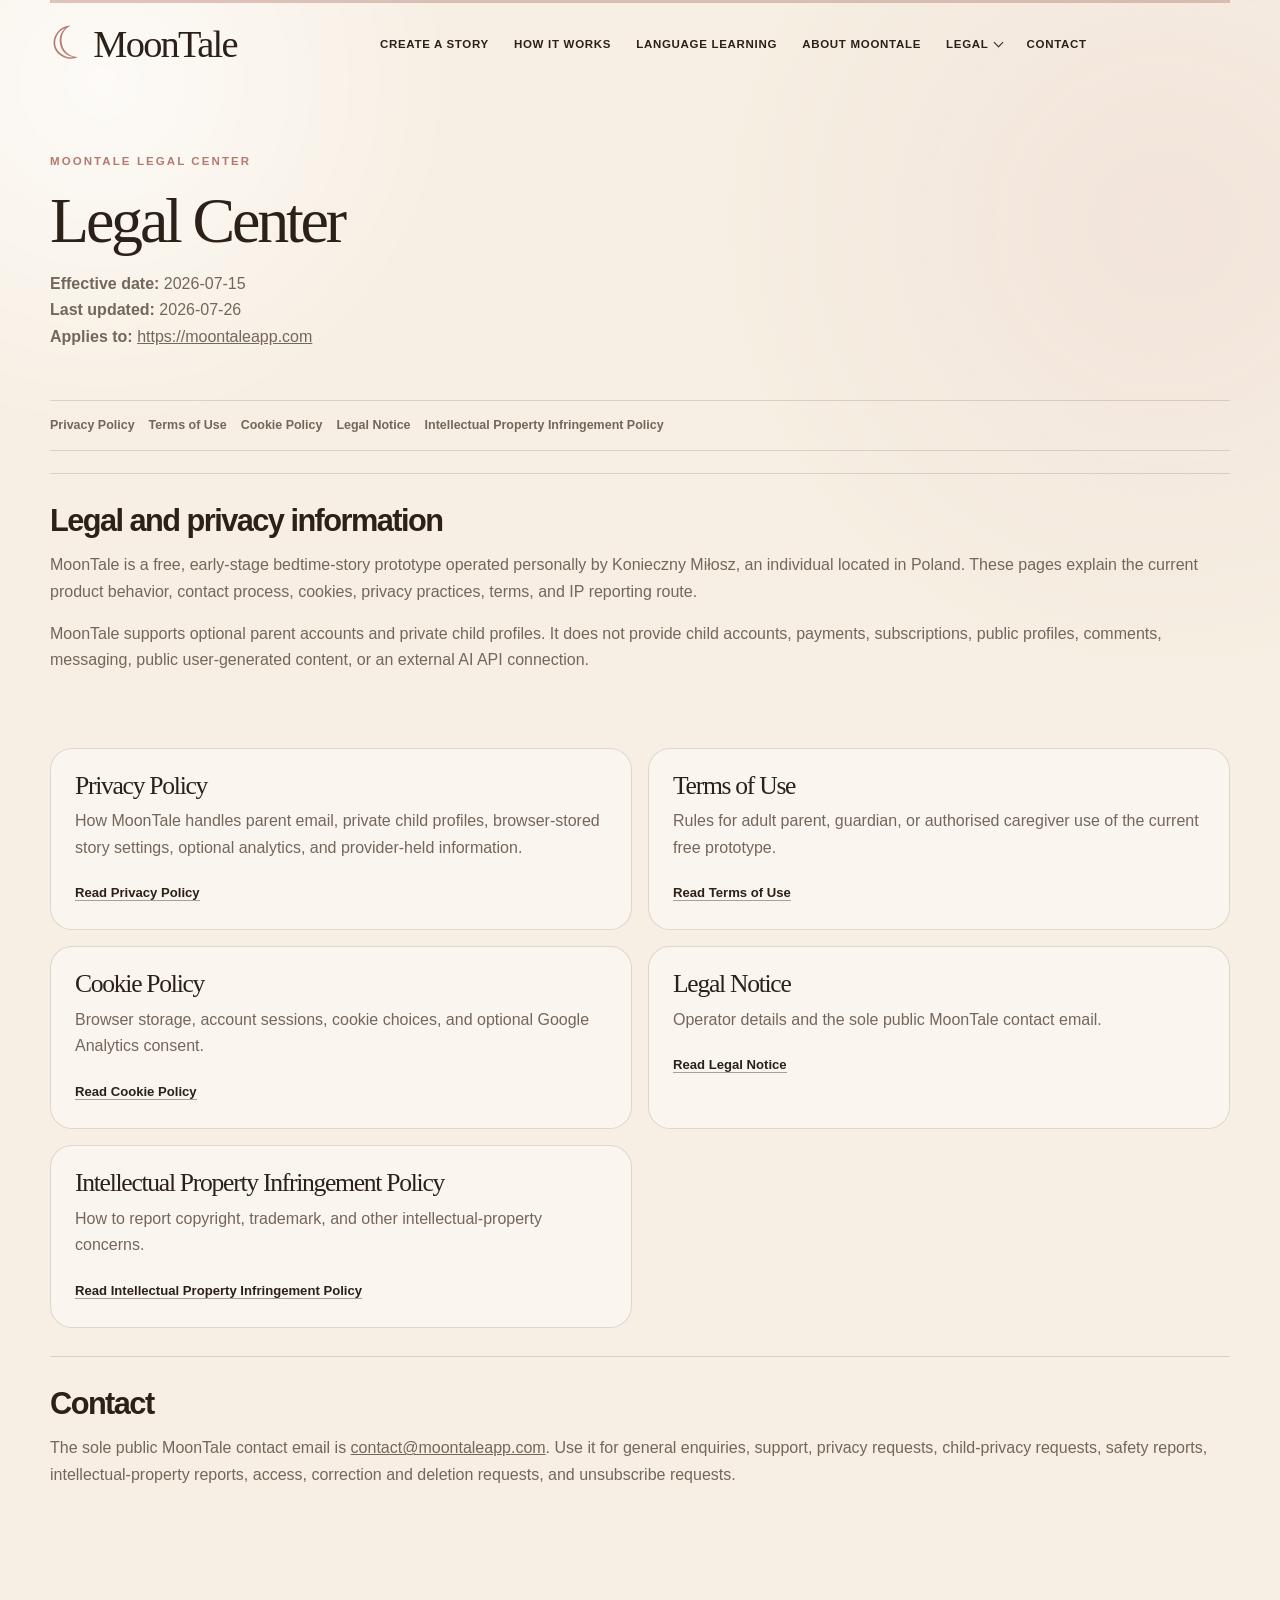
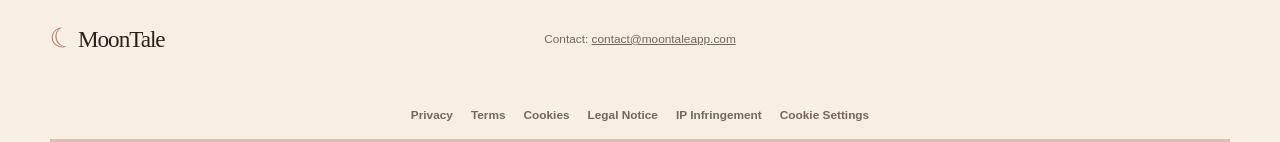
==== legal/index.html @ d6b9c9d4 "Add Supabase authentication and child profiles" ====
<!doctype html>
<html lang="en">
  <head>
    <meta charset="UTF-8" />
    <meta name="viewport" content="width=device-width, initial-scale=1.0" />
    <meta name="description" content="MoonTale legal center with privacy, terms, cookies, legal notice, and IP reporting information." />
    <title>Legal Center | MoonTale</title>
    <link rel="stylesheet" href="../styles.css?v=20260715-nav" />
  </head>
  <body class="legal-page" data-page="legal">
    <a class="skip-link" href="#main">Skip to content</a>
    <header class="site-header shell" aria-label="Main navigation" data-i18n-aria-label="common.mainNavigation" data-site-header>
      <a class="brand serif" href="../index.html#top" aria-label="MoonTale home" data-i18n-aria-label="common.homeLabel">
        <span class="brand-moon" aria-hidden="true">☾</span>
        <span>MoonTale</span>
      </a>

      <nav class="primary-nav" aria-label="Primary navigation" data-i18n-aria-label="nav.primaryLabel">
        <ul class="primary-nav-list">

          <li><a class="primary-nav-link" href="../story-builder.html" data-nav-link data-nav-page="builder" data-i18n="nav.createStory">Create a Story</a></li>
          <li><a class="primary-nav-link" href="../index.html#how-it-works" data-nav-link data-nav-section="how-it-works" data-i18n="nav.howItWorks">How It Works</a></li>
          <li><a class="primary-nav-link" href="../index.html#language-learning" data-nav-link data-nav-section="language-learning" data-i18n="nav.languageLearning">Language Learning</a></li>
          <li><a class="primary-nav-link" href="../index.html#about" data-nav-link data-nav-section="about" data-i18n="nav.about">About MoonTale</a></li>
          <li class="primary-nav-item nav-dropdown" data-nav-dropdown>
            <button
              class="primary-nav-button"
              type="button"
              aria-expanded="false"
              aria-controls="legal-menu"
              data-legal-menu-button
              data-nav-legal-trigger
            >
              <span data-i18n="nav.legal">Legal</span>
              <span class="dropdown-arrow" aria-hidden="true"></span>
            </button>
            <ul class="legal-dropdown" id="legal-menu" data-legal-menu>

              <li><a href="../legal/" data-nav-link data-i18n="nav.legalCenter">Legal Center</a></li>
              <li><a href="../legal/privacy/" data-nav-link data-i18n="nav.privacyPolicy">Privacy Policy</a></li>
              <li><a href="../legal/terms/" data-nav-link data-i18n="nav.termsOfUse">Terms of Use</a></li>
              <li><a href="../legal/cookies/" data-nav-link data-i18n="nav.cookiePolicy">Cookie Policy</a></li>
              <li><a href="../legal/ip-infringement/" data-nav-link data-i18n="nav.ipPolicy">Intellectual Property Policy</a></li>
              <li><a href="../legal/legal-notice/" data-nav-link data-i18n="nav.legalNotice">Legal Notice</a></li>
            </ul>
          </li>
          <li><a class="primary-nav-link" href="../index.html#contact" data-nav-link data-nav-section="contact" data-i18n="nav.contact">Contact</a></li>
        </ul>
      </nav>

      <div class="header-actions">
        <button
          class="mobile-nav-toggle"
          type="button"
          aria-label="Open navigation menu"
          aria-expanded="false"
          aria-controls="mobile-navigation"
          data-i18n-aria-label="nav.openMenu"
          data-mobile-menu-toggle
        >
          <span aria-hidden="true"></span>
        </button>
      </div>

      <div class="mobile-nav-overlay" data-mobile-menu-overlay hidden></div>
      <aside class="mobile-nav-drawer" id="mobile-navigation" aria-label="Mobile navigation" data-i18n-aria-label="nav.mobileLabel" data-mobile-menu hidden>
        <div class="mobile-nav-header">
          <p class="mobile-nav-title" data-i18n="nav.menu">Menu</p>
          <button class="mobile-nav-close" type="button" aria-label="Close navigation menu" data-i18n-aria-label="nav.closeMenu" data-mobile-menu-close>×</button>
        </div>
        <nav aria-label="Mobile navigation" data-i18n-aria-label="nav.mobileLabel">
          <ul class="mobile-nav-list">

          <li><a class="mobile-nav-link" href="../story-builder.html" data-nav-link data-nav-page="builder" data-i18n="nav.createStory">Create a Story</a></li>
          <li><a class="mobile-nav-link" href="../index.html#how-it-works" data-nav-link data-nav-section="how-it-works" data-i18n="nav.howItWorks">How It Works</a></li>
          <li><a class="mobile-nav-link" href="../index.html#language-learning" data-nav-link data-nav-section="language-learning" data-i18n="nav.languageLearning">Language Learning</a></li>
          <li><a class="mobile-nav-link" href="../index.html#about" data-nav-link data-nav-section="about" data-i18n="nav.about">About MoonTale</a></li>
            <li>
              <button
                class="mobile-legal-button"
                type="button"
                aria-expanded="false"
                aria-controls="mobile-legal-menu"
                data-mobile-legal-button
                data-nav-legal-trigger
              >
                <span data-i18n="nav.legal">Legal</span>
                <span class="dropdown-arrow" aria-hidden="true"></span>
              </button>
              <ul class="mobile-legal-list" id="mobile-legal-menu" data-mobile-legal-panel hidden>

              <li><a href="../legal/" data-nav-link data-i18n="nav.legalCenter">Legal Center</a></li>
              <li><a href="../legal/privacy/" data-nav-link data-i18n="nav.privacyPolicy">Privacy Policy</a></li>
              <li><a href="../legal/terms/" data-nav-link data-i18n="nav.termsOfUse">Terms of Use</a></li>
              <li><a href="../legal/cookies/" data-nav-link data-i18n="nav.cookiePolicy">Cookie Policy</a></li>
              <li><a href="../legal/ip-infringement/" data-nav-link data-i18n="nav.ipPolicy">Intellectual Property Policy</a></li>
              <li><a href="../legal/legal-notice/" data-nav-link data-i18n="nav.legalNotice">Legal Notice</a></li>
              </ul>
            </li>
            <li><a class="mobile-nav-link" href="../index.html#contact" data-nav-link data-nav-section="contact" data-i18n="nav.contact">Contact</a></li>
          </ul>
        </nav>
      </aside>
    </header>
    <main id="main" class="legal-main shell">
      <section class="legal-hero">
        <p class="eyebrow">MoonTale legal center</p>
        <h1 class="serif">Legal Center</h1>
        <p class="legal-meta"><strong>Effective date:</strong> 2026-07-15<br /><strong>Last updated:</strong> 2026-07-26<br /><strong>Applies to:</strong> <a href="https://moontaleapp.com">https://moontaleapp.com</a></p>
      </section>
      <nav class="legal-doc-nav" aria-label="Legal documents">
      <a href="../legal/privacy/">Privacy Policy</a>
      <a href="../legal/terms/">Terms of Use</a>
      <a href="../legal/cookies/">Cookie Policy</a>
      <a href="../legal/legal-notice/">Legal Notice</a>
      <a href="../legal/ip-infringement/">Intellectual Property Infringement Policy</a>
    </nav>
      <section class="legal-section"><h2>Legal and privacy information</h2><p>MoonTale is a free, early-stage bedtime-story prototype operated personally by Konieczny Miłosz, an individual located in Poland. These pages explain the current product behavior, contact process, cookies, privacy practices, terms, and IP reporting route.</p><p>MoonTale supports optional parent accounts and private child profiles. It does not provide child accounts, payments, subscriptions, public profiles, comments, messaging, public user-generated content, or an external AI API connection.</p></section><section class="legal-card-grid" aria-label="Legal documents"><article class="legal-card"><h2 class="serif">Privacy Policy</h2><p>How MoonTale handles parent email, private child profiles, browser-stored story settings, optional analytics, and provider-held information.</p><a class="text-link" href="../legal/privacy/">Read Privacy Policy</a></article><article class="legal-card"><h2 class="serif">Terms of Use</h2><p>Rules for adult parent, guardian, or authorised caregiver use of the current free prototype.</p><a class="text-link" href="../legal/terms/">Read Terms of Use</a></article><article class="legal-card"><h2 class="serif">Cookie Policy</h2><p>Browser storage, account sessions, cookie choices, and optional Google Analytics consent.</p><a class="text-link" href="../legal/cookies/">Read Cookie Policy</a></article><article class="legal-card"><h2 class="serif">Legal Notice</h2><p>Operator details and the sole public MoonTale contact email.</p><a class="text-link" href="../legal/legal-notice/">Read Legal Notice</a></article><article class="legal-card"><h2 class="serif">Intellectual Property Infringement Policy</h2><p>How to report copyright, trademark, and other intellectual-property concerns.</p><a class="text-link" href="../legal/ip-infringement/">Read Intellectual Property Infringement Policy</a></article></section><section class="legal-section"><h2>Contact</h2><p>The sole public MoonTale contact email is <a href="mailto:contact@moontaleapp.com">contact@moontaleapp.com</a>. Use it for general enquiries, support, privacy requests, child-privacy requests, safety reports, intellectual-property reports, access, correction and deletion requests, and unsubscribe requests.</p></section>
    </main>
    <footer class="site-footer shell legal-footer">
      <a class="brand serif" href="../index.html" aria-label="MoonTale home"><span class="brand-moon" aria-hidden="true">☾</span><span>MoonTale</span></a>
      <p>Contact: <a href="mailto:contact@moontaleapp.com">contact@moontaleapp.com</a></p>
      <nav class="legal-footer-links" aria-label="Legal links">
        <a href="../legal/privacy/">Privacy</a>
        <a href="../legal/terms/">Terms</a>
        <a href="../legal/cookies/">Cookies</a>
        <a href="../legal/legal-notice/">Legal Notice</a>
        <a href="../legal/ip-infringement/">IP Infringement</a>
        <button type="button" class="text-link cookie-settings-link" data-cookie-settings>Cookie Settings</button>
      </nav>
    </footer>
    <script type="module" src="../assets/scripts/pages/legal.js"></script>
  </body>
</html>
---- styles.css ----
:root {
  --cream: #f7efe3;
  --cream-light: #fcf8f1;
  --ink: #2b2118;
  --muted: #74665b;
  --rose: #b67970;
  --rose-soft: #ead4ce;
  --lavender: #c9bde2;
  --lavender-soft: #eee8f6;
  --gold: #d8ad65;
  --night: #302b3d;
  --night-soft: #454056;
  --line: rgba(43, 33, 24, 0.14);
  --serif: "Iowan Old Style", Baskerville, "Times New Roman", serif;
  --sans: "Avenir Next", Avenir, "Segoe UI", sans-serif;
  --shadow: 0 24px 70px rgba(68, 49, 35, 0.12);
}

* {
  box-sizing: border-box;
}

html {
  scroll-behavior: smooth;
}

body {
  margin: 0;
  overflow-x: hidden;
  background: var(--cream);
  color: var(--ink);
  font-family: var(--sans);
  font-size: 16px;
  line-height: 1.65;
}

body::before {
  content: "";
  position: fixed;
  inset: 0;
  z-index: -1;
  pointer-events: none;
  background:
    radial-gradient(circle at 8% 9%, rgba(255, 255, 255, 0.72), transparent 23rem),
    radial-gradient(circle at 91% 25%, rgba(234, 212, 206, 0.38), transparent 28rem);
}

img {
  display: block;
  height: auto;
  max-width: 100%;
}

a {
  color: inherit;
}

button,
a {
  -webkit-tap-highlight-color: transparent;
}

.serif {
  font-family: var(--serif);
  font-weight: 400;
}

.shell {
  width: min(1180px, calc(100% - 48px));
  margin-inline: auto;
}

.skip-link {
  position: fixed;
  top: 12px;
  left: 12px;
  z-index: 100;
  transform: translateY(-150%);
  border-radius: 999px;
  background: var(--ink);
  color: white;
  padding: 10px 16px;
}

.skip-link:focus {
  transform: translateY(0);
}

.site-header {
  min-height: 86px;
  display: flex;
  align-items: center;
  justify-content: space-between;
  gap: 22px;
  position: relative;
  z-index: 80;
  border-top: 3px solid rgba(182, 121, 112, 0.42);
}

.brand {
  display: inline-flex;
  align-items: center;
  gap: 5px;
  text-decoration: none;
  font-size: clamp(2.25rem, 3vw, 2.9rem);
  line-height: 1;
  letter-spacing: -0.045em;
}

.brand-moon {
  color: var(--rose);
  font-family: var(--serif);
  font-size: 1.18em;
  transform: rotate(-13deg);
}

.header-actions {
  display: flex;
  align-items: center;
  gap: 12px;
  flex: 0 0 auto;
  margin-left: auto;
}

.primary-nav {
  display: flex;
  justify-content: center;
  flex: 1 1 auto;
  min-width: 0;
}

.primary-nav-list,
.legal-dropdown,
.mobile-nav-list,
.mobile-legal-list {
  margin: 0;
  padding: 0;
  list-style: none;
}

.primary-nav-list {
  display: flex;
  align-items: center;
  justify-content: center;
  gap: 3px;
}

.primary-nav-item {
  position: relative;
}

.primary-nav-link,
.primary-nav-button {
  display: inline-flex;
  align-items: center;
  justify-content: center;
  gap: 6px;
  min-height: 40px;
  border: 0;
  border-radius: 999px;
  background: transparent;
  color: var(--ink);
  cursor: pointer;
  font: 800 0.72rem/1 var(--sans);
  letter-spacing: 0.06em;
  padding: 0 11px;
  text-decoration: none;
  text-transform: uppercase;
  white-space: nowrap;
  transition:
    background-color 180ms ease,
    color 180ms ease,
    transform 180ms ease;
}

.primary-nav-link:hover,
.primary-nav-button:hover,
.primary-nav-link:focus-visible,
.primary-nav-button:focus-visible,
.primary-nav-link.is-active,
.primary-nav-button.is-active {
  background: rgba(255, 255, 255, 0.64);
  color: var(--night);
}

.primary-nav-link:focus-visible,
.primary-nav-button:focus-visible,
.mobile-nav-toggle:focus-visible,
.mobile-nav-close:focus-visible,
.mobile-nav-link:focus-visible,
.mobile-legal-button:focus-visible,
.mobile-legal-list a:focus-visible {
  outline: 2px solid rgba(182, 121, 112, 0.68);
  outline-offset: 3px;
}

.primary-nav-link.is-active,
.primary-nav-button.is-active {
  box-shadow: inset 0 0 0 1px rgba(48, 43, 61, 0.14);
}

.dropdown-arrow {
  width: 7px;
  height: 7px;
  border-right: 1.7px solid currentColor;
  border-bottom: 1.7px solid currentColor;
  transform: translateY(-2px) rotate(45deg);
  transition: transform 180ms ease;
}

.nav-dropdown.is-open .dropdown-arrow,
.nav-dropdown:hover .dropdown-arrow,
.nav-dropdown:focus-within .dropdown-arrow {
  transform: translateY(1px) rotate(225deg);
}

.nav-dropdown::after {
  content: "";
  position: absolute;
  top: 100%;
  right: 0;
  left: 0;
  height: 12px;
}

.legal-dropdown {
  position: absolute;
  top: calc(100% + 8px);
  right: 0;
  display: grid;
  min-width: 270px;
  border: 1px solid rgba(43, 33, 24, 0.14);
  border-radius: 18px;
  background: rgba(252, 248, 241, 0.98);
  box-shadow: 0 24px 55px rgba(48, 43, 61, 0.14);
  opacity: 0;
  padding: 8px;
  pointer-events: none;
  transform: translateY(8px);
  transition:
    opacity 180ms ease,
    transform 180ms ease,
    visibility 180ms ease;
  visibility: hidden;
}

.legal-dropdown[hidden] {
  display: none;
}

.nav-dropdown.is-open .legal-dropdown,
.nav-dropdown:hover .legal-dropdown,
.nav-dropdown:focus-within .legal-dropdown {
  opacity: 1;
  pointer-events: auto;
  transform: translateY(0);
  visibility: visible;
}

.legal-dropdown a {
  border-radius: 12px;
  color: var(--ink);
  font-size: 0.86rem;
  font-weight: 750;
  line-height: 1.25;
  padding: 11px 12px;
  text-decoration: none;
}

.legal-dropdown a:hover,
.legal-dropdown a:focus-visible,
.legal-dropdown a.is-active {
  background: rgba(234, 212, 206, 0.46);
}

.mobile-nav-toggle {
  display: none;
  place-items: center;
  width: 44px;
  height: 44px;
  border: 1px solid var(--line);
  border-radius: 999px;
  background: rgba(255, 255, 255, 0.42);
  color: var(--ink);
  cursor: pointer;
}

.mobile-nav-toggle span,
.mobile-nav-toggle::before,
.mobile-nav-toggle::after {
  content: "";
  display: block;
  width: 18px;
  height: 2px;
  border-radius: 999px;
  background: currentColor;
}

.mobile-nav-toggle span {
  margin-block: 4px;
}

.mobile-nav-overlay {
  position: fixed;
  inset: 0;
  z-index: 130;
  background: rgba(43, 33, 24, 0.34);
  opacity: 0;
  transition: opacity 220ms ease;
}

.mobile-nav-drawer {
  position: fixed;
  top: 0;
  right: 0;
  z-index: 140;
  display: flex;
  flex-direction: column;
  width: min(390px, calc(100% - 28px));
  height: 100dvh;
  border-left: 1px solid rgba(43, 33, 24, 0.14);
  background:
    radial-gradient(circle at 18% 0%, rgba(234, 212, 206, 0.48), transparent 16rem),
    var(--cream-light);
  box-shadow: -24px 0 60px rgba(48, 43, 61, 0.16);
  overflow-y: auto;
  padding: 18px;
  transform: translateX(100%);
  transition: transform 240ms ease;
}

.mobile-nav-overlay[hidden],
.mobile-nav-drawer[hidden] {
  display: none;
}

body.is-mobile-nav-open {
  overflow: hidden;
}

body.is-mobile-nav-open .mobile-nav-overlay {
  opacity: 1;
}

body.is-mobile-nav-open .mobile-nav-drawer {
  transform: translateX(0);
}

.mobile-nav-header {
  display: flex;
  align-items: center;
  justify-content: space-between;
  gap: 16px;
  padding-bottom: 18px;
}

.mobile-nav-title {
  margin: 0;
  color: var(--muted);
  font-size: 0.76rem;
  font-weight: 850;
  letter-spacing: 0.14em;
  text-transform: uppercase;
}

.mobile-nav-close {
  display: grid;
  place-items: center;
  width: 42px;
  height: 42px;
  border: 1px solid var(--line);
  border-radius: 999px;
  background: rgba(255, 255, 255, 0.56);
  color: var(--ink);
  cursor: pointer;
  font-size: 1.3rem;
  line-height: 1;
}

.mobile-nav-list {
  display: grid;
  gap: 6px;
}

.mobile-nav-link,
.mobile-legal-button {
  display: flex;
  align-items: center;
  justify-content: space-between;
  width: 100%;
  min-height: 48px;
  border: 0;
  border-radius: 14px;
  background: transparent;
  color: var(--ink);
  cursor: pointer;
  font: 800 0.95rem/1.2 var(--sans);
  padding: 0 12px;
  text-align: left;
  text-decoration: none;
}

.mobile-nav-link:hover,
.mobile-legal-button:hover,
.mobile-nav-link.is-active,
.mobile-legal-button.is-active {
  background: rgba(234, 212, 206, 0.44);
}

.mobile-legal-button .dropdown-arrow {
  width: 8px;
  height: 8px;
}

.mobile-legal-button[aria-expanded="true"] .dropdown-arrow {
  transform: translateY(1px) rotate(225deg);
}

.mobile-legal-list {
  display: grid;
  gap: 4px;
  margin: 2px 0 8px;
  padding-left: 12px;
}

.mobile-legal-list[hidden] {
  display: none;
}

.mobile-legal-list a {
  display: block;
  border-left: 2px solid rgba(182, 121, 112, 0.3);
  color: var(--muted);
  font-size: 0.86rem;
  font-weight: 750;
  line-height: 1.3;
  padding: 9px 12px;
  text-decoration: none;
}

.mobile-legal-list a:hover,
.mobile-legal-list a:focus-visible,
.mobile-legal-list a.is-active {
  color: var(--ink);
  border-left-color: var(--rose);
}

.language-switch {
  display: flex;
  align-items: center;
  padding: 3px;
  border: 1px solid var(--line);
  border-radius: 999px;
  background: rgba(255, 255, 255, 0.38);
}

.language-select-label {
  display: flex;
}

.language-select {
  min-width: 118px;
  border: 0;
  border-radius: 999px;
  background: transparent;
  color: var(--ink);
  cursor: pointer;
  font: 700 0.74rem/1 var(--sans);
  letter-spacing: 0.02em;
  padding: 9px 12px;
}

.language-select:focus-visible {
  outline: 2px solid rgba(182, 121, 112, 0.62);
  outline-offset: 2px;
}

.language-button {
  border: 0;
  border-radius: 999px;
  background: transparent;
  color: var(--ink);
  cursor: pointer;
  font: 600 0.74rem/1 var(--sans);
  letter-spacing: 0.04em;
  padding: 9px 12px;
}

.language-button.is-active {
  background: var(--night);
  color: white;
}

.text-link {
  font-size: 0.82rem;
  font-weight: 700;
  text-decoration: none;
  border-bottom: 1px solid rgba(43, 33, 24, 0.4);
}

.header-account-link.is-active {
  border-color: var(--rose);
  color: #7d4f48;
}

.hero {
  min-height: min(720px, calc(100vh - 86px));
  display: grid;
  grid-template-columns: 1.05fr 0.95fr;
  align-items: start;
  gap: clamp(26px, 3.5vw, 48px);
  padding-block: 24px 64px;
}

.hero,
.section,
.join-section,
.legal-main,
.builder-main {
  scroll-margin-top: 28px;
}

.hero-copy {
  position: relative;
  z-index: 2;
  padding-top: 22px;
}

.eyebrow {
  margin: 0 0 18px;
  color: var(--rose);
  font-size: 0.72rem;
  font-weight: 800;
  letter-spacing: 0.18em;
  text-transform: uppercase;
}

h1,
h2,
h3,
p {
  margin-top: 0;
}

h1 {
  max-width: 680px;
  margin-bottom: 24px;
  font-size: clamp(3.15rem, 5vw, 4.65rem);
  line-height: 1;
  letter-spacing: -0.05em;
}

.hero-intro {
  max-width: 650px;
  margin-bottom: 20px;
  color: var(--muted);
  font-size: 1.08rem;
  line-height: 1.72;
}

.benefit-list {
  display: grid;
  grid-template-columns: repeat(2, minmax(0, 1fr));
  gap: 10px 20px;
  margin: 0 0 24px;
  padding: 0;
  list-style: none;
  font-size: 0.87rem;
  font-weight: 600;
}

.benefit-list li {
  display: flex;
  align-items: center;
  gap: 9px;
}

.benefit-list li::before {
  content: "✓";
  display: grid;
  width: 21px;
  height: 21px;
  flex: 0 0 auto;
  place-items: center;
  border-radius: 50%;
  background: var(--rose-soft);
  color: #84564f;
  font-size: 0.65rem;
}

.hero-actions {
  display: flex;
  flex-wrap: wrap;
  gap: 12px;
}

.button {
  display: inline-flex;
  min-height: 50px;
  align-items: center;
  justify-content: center;
  border: 1px solid var(--ink);
  border-radius: 999px;
  padding: 12px 22px;
  font-size: 0.8rem;
  font-weight: 800;
  letter-spacing: 0.025em;
  text-decoration: none;
  transition:
    transform 180ms ease,
    box-shadow 180ms ease,
    background 180ms ease;
}

.button:hover {
  transform: translateY(-2px);
}

.button-primary {
  background: var(--night);
  color: white;
  box-shadow: 0 10px 24px rgba(48, 43, 61, 0.2);
}

.button-primary:hover {
  box-shadow: 0 14px 30px rgba(48, 43, 61, 0.28);
}

.button-waitlist {
  min-height: 58px;
  border-color: var(--night);
  background: linear-gradient(135deg, var(--night), var(--night-soft));
  box-shadow:
    0 12px 28px rgba(48, 43, 61, 0.25),
    inset 0 1px rgba(255, 255, 255, 0.12);
  padding-inline: 34px;
  font-size: 0.9rem;
}

.button-secondary {
  background: rgba(255, 255, 255, 0.38);
}

.button-danger {
  border-color: #8d4c45;
  background: #8d4c45;
  color: white;
}

.button-danger:hover {
  box-shadow: 0 12px 26px rgba(141, 76, 69, 0.22);
}

.microcopy {
  margin: 13px 0 0;
  color: var(--muted);
  font-size: 0.75rem;
}

.hero-art {
  position: relative;
  overflow: hidden;
  min-height: 540px;
  isolation: isolate;
  border-radius: 34px;
}

.hero-art::before {
  content: "";
  position: absolute;
  inset: 4% 2% 7% 6%;
  z-index: -2;
  border-radius: 50%;
  background: rgba(255, 252, 246, 0.82);
  box-shadow: var(--shadow);
}

.milo-frame {
  position: absolute;
  top: 28px;
  right: 2%;
  z-index: 3;
  width: min(74%, 405px);
  height: 430px;
  overflow: hidden;
  border-radius: 45% 45% 22% 22%;
}

.milo {
  position: absolute;
  top: -125px;
  left: -25%;
  width: 160%;
  max-width: none;
  filter: drop-shadow(0 24px 23px rgba(60, 45, 40, 0.13));
  animation: float 5.5s ease-in-out infinite;
  transition: transform 250ms ease;
}

.milo:hover {
  transform: rotate(1.2deg) scale(1.015);
}

.moon-scene {
  position: absolute;
  top: 2%;
  right: 0;
  z-index: 1;
  width: 68%;
  aspect-ratio: 1;
}

.moon {
  position: absolute;
  top: 3%;
  right: 7%;
  width: 56%;
  aspect-ratio: 1;
  border-radius: 50%;
  background: linear-gradient(135deg, #fbf5df, #f0dcae);
  box-shadow:
    0 0 0 22px rgba(238, 232, 246, 0.75),
    0 0 70px rgba(216, 173, 101, 0.3);
}

.moon::after {
  content: "";
  position: absolute;
  top: -6%;
  right: -8%;
  width: 94%;
  height: 94%;
  border-radius: 50%;
  background: var(--cream-light);
}

.storybook {
  position: absolute;
  right: 3%;
  bottom: 8%;
  z-index: 4;
  width: 45%;
  height: 15%;
  filter: drop-shadow(0 18px 12px rgba(72, 52, 39, 0.14));
}

.book-page {
  position: absolute;
  bottom: 0;
  width: 52%;
  height: 90%;
  border: 2px solid rgba(182, 121, 112, 0.35);
  background: #fffaf0;
}

.book-page-left {
  left: 0;
  border-radius: 80% 8% 10% 18%;
  transform: rotate(8deg);
}

.book-page-right {
  right: 0;
  border-radius: 8% 80% 18% 10%;
  transform: rotate(-8deg);
}

.book-glow {
  position: absolute;
  left: 28%;
  bottom: 48%;
  width: 44%;
  height: 68%;
  border-radius: 50%;
  background: rgba(255, 225, 156, 0.45);
  filter: blur(18px);
}

.orbit {
  position: absolute;
  z-index: -1;
  border: 1px solid rgba(182, 121, 112, 0.2);
  border-radius: 50%;
  transform: rotate(-22deg);
}

.orbit-one {
  inset: 15% -6% 18% 7%;
}

.orbit-two {
  inset: 24% -13% 27% 16%;
}

.spark {
  position: absolute;
  color: var(--lavender);
}

.spark-one {
  top: 11%;
  left: 17%;
  font-size: 2rem;
}

.spark-two {
  top: 31%;
  right: -1%;
  font-size: 1.6rem;
}

.spark-three {
  left: 4%;
  bottom: 23%;
  color: var(--gold);
  font-size: 2.4rem;
}

.milo-bubble {
  position: absolute;
  left: 1%;
  bottom: 18px;
  top: auto;
  z-index: 4;
  width: min(250px, 47%);
  margin: 0;
  border: 1px solid rgba(43, 33, 24, 0.11);
  border-radius: 22px 22px 6px 22px;
  background: rgba(255, 252, 246, 0.94);
  box-shadow: 0 15px 45px rgba(66, 46, 37, 0.12);
  color: var(--muted);
  font-size: 0.76rem;
  line-height: 1.55;
  padding: 17px 18px;
}

.milo-bubble span {
  display: block;
  margin-bottom: 3px;
  color: var(--ink);
  font-weight: 800;
}

.section {
  padding-block: clamp(88px, 10vw, 144px);
}

.section-heading-wrap {
  max-width: 820px;
  margin-bottom: 52px;
}

h2 {
  margin-bottom: 20px;
  font-size: clamp(3rem, 6vw, 5.1rem);
  line-height: 1;
  letter-spacing: -0.05em;
}

.section-lead {
  max-width: 700px;
  color: var(--muted);
  font-size: 1.08rem;
}

.problem-grid {
  display: grid;
  grid-template-columns: repeat(2, minmax(0, 1fr));
  gap: 22px;
}

.soft-card {
  min-height: 390px;
  border: 1px solid var(--line);
  border-radius: 30px;
  background: rgba(255, 255, 255, 0.36);
  padding: clamp(28px, 4vw, 48px);
}

.soft-card:nth-child(2) {
  background: var(--night);
  color: white;
}

.card-kicker,
.comparison-label {
  margin-bottom: 26px;
  color: var(--rose);
  font-size: 0.72rem;
  font-weight: 800;
  letter-spacing: 0.14em;
  text-transform: uppercase;
}

.soft-card:nth-child(2) .card-kicker {
  color: #e9c5bd;
}

.check-list,
.dash-list,
.comparison ul {
  display: grid;
  gap: 14px;
  margin: 0;
  padding: 0;
  list-style: none;
}

.check-list li,
.dash-list li {
  position: relative;
  padding-left: 28px;
}

.check-list li::before {
  content: "✓";
  position: absolute;
  left: 0;
  color: var(--rose);
  font-weight: 800;
}

.dash-list li::before {
  content: "—";
  position: absolute;
  left: 0;
  color: #d9b6af;
}

.card-conclusion {
  margin: 28px 0 0;
  border-top: 1px solid rgba(255, 255, 255, 0.16);
  color: #f0ded8;
  padding-top: 24px;
}

.section-tinted {
  border-block: 1px solid rgba(182, 121, 112, 0.18);
  background: rgba(234, 212, 206, 0.23);
}

.comparison {
  display: grid;
  grid-template-columns: 1fr auto 1fr;
  align-items: stretch;
  gap: 20px;
}

.comparison-side {
  border-radius: 30px;
  padding: clamp(28px, 4vw, 46px);
}

.comparison-side.before {
  border: 1px solid var(--line);
  background: rgba(255, 255, 255, 0.34);
}

.comparison-side.after {
  background: var(--cream-light);
  box-shadow: var(--shadow);
}

.comparison-side.after .comparison-label {
  color: #6f5f9a;
}

.comparison li {
  position: relative;
  border-bottom: 1px solid var(--line);
  padding: 0 0 13px 27px;
}

.comparison li::before {
  position: absolute;
  left: 0;
}

.before li::before {
  content: "×";
  color: var(--rose);
}

.after li::before {
  content: "✓";
  color: #75659d;
  font-weight: 800;
}

.comparison-arrow {
  align-self: center;
  color: var(--rose);
  font-family: var(--serif);
  font-size: 2.4rem;
}

.steps {
  display: grid;
  grid-template-columns: repeat(4, minmax(0, 1fr));
  border-block: 1px solid var(--line);
}

.step {
  min-height: 280px;
  border-right: 1px solid var(--line);
  padding: 34px 26px 30px 0;
}

.step + .step {
  padding-left: 26px;
}

.step:last-child {
  border-right: 0;
}

.step-number {
  display: block;
  margin-bottom: 54px;
  color: var(--rose);
  font-size: 0.7rem;
  font-weight: 800;
  letter-spacing: 0.12em;
}

.step h3 {
  margin-bottom: 10px;
  font-size: 1.75rem;
  line-height: 1.1;
}

.step p {
  margin: 0;
  color: var(--muted);
  font-size: 0.88rem;
}

.photo-story {
  display: grid;
  grid-template-columns: 0.9fr 1.1fr;
  align-items: center;
  gap: clamp(45px, 8vw, 110px);
}

.memory-card {
  position: relative;
  min-height: 540px;
  overflow: hidden;
  display: flex;
  flex-direction: column;
  align-items: center;
  justify-content: flex-end;
  border-radius: 34px;
  background:
    linear-gradient(180deg, rgba(49, 44, 62, 0.05), rgba(49, 44, 62, 0.68)),
    radial-gradient(circle at 50% 33%, #e9dba9 0 8%, transparent 8.5%),
    radial-gradient(circle at 50% 36%, #766b8f 0 28%, #4d475f 29% 58%, #393446 59%);
  box-shadow: var(--shadow);
  color: white;
  padding: 50px;
  text-align: center;
}

.memory-card::before,
.memory-card::after {
  content: "";
  position: absolute;
  bottom: 22%;
  width: 60%;
  height: 35%;
  background: #292537;
  clip-path: polygon(0 100%, 20% 54%, 37% 73%, 60% 20%, 100% 100%);
}

.memory-card::before {
  left: -4%;
}

.memory-card::after {
  right: -12%;
  opacity: 0.78;
}

.memory-card p,
.memory-card strong {
  position: relative;
  z-index: 2;
}

.memory-card p {
  margin-bottom: 3px;
  color: #e7d9d5;
  font-size: 0.78rem;
  text-transform: uppercase;
  letter-spacing: 0.12em;
}

.memory-card strong {
  font-size: 2.25rem;
  line-height: 1.05;
}

.memory-moon {
  position: absolute;
  top: 10%;
  right: 13%;
  color: #f2e1b9;
  font-size: 4rem;
}

.memory-star {
  position: absolute;
  color: #d8cbe8;
}

.star-a {
  top: 19%;
  left: 17%;
}

.star-b {
  top: 38%;
  right: 24%;
}

.photo-copy p:last-child,
.why-copy p:last-child {
  color: var(--muted);
  font-size: 1.04rem;
}

.section-night {
  background:
    radial-gradient(circle at 75% 25%, rgba(201, 189, 226, 0.14), transparent 24rem),
    var(--night);
  color: white;
}

.section-night .eyebrow {
  color: #d9b6af;
}

.story-preview {
  display: grid;
  grid-template-columns: 1.15fr 0.85fr;
  align-items: center;
  gap: clamp(40px, 8vw, 100px);
}

.story-copy p:last-child {
  max-width: 660px;
  color: #d8d3df;
  font-size: 1.06rem;
}

.word-cards {
  display: grid;
  gap: 12px;
}

.word-cards div {
  display: flex;
  align-items: baseline;
  justify-content: space-between;
  border: 1px solid rgba(255, 255, 255, 0.14);
  border-radius: 18px;
  background: rgba(255, 255, 255, 0.06);
  padding: 20px 24px;
}

.word-cards strong {
  font-size: 1.8rem;
}

.word-cards span {
  color: #bfb8cb;
  font-size: 0.78rem;
  letter-spacing: 0.08em;
  text-transform: uppercase;
}

.research-grid {
  display: grid;
  grid-template-columns: repeat(2, minmax(0, 1fr));
  gap: 18px;
}

.research-card {
  min-height: 245px;
  display: flex;
  flex-direction: column;
  border: 1px solid var(--line);
  border-radius: 25px;
  background: rgba(255, 255, 255, 0.34);
  padding: 30px;
  text-decoration: none;
  transition:
    transform 180ms ease,
    background 180ms ease;
}

.research-card:hover {
  transform: translateY(-4px);
  background: rgba(255, 255, 255, 0.65);
}

.source-name {
  color: var(--rose);
  font-size: 0.73rem;
  font-weight: 800;
  letter-spacing: 0.07em;
  text-transform: uppercase;
}

.research-card p {
  margin: 25px 0;
  font-family: var(--serif);
  font-size: 1.55rem;
  line-height: 1.2;
}

.source-link {
  margin-top: auto;
  font-size: 0.72rem;
  font-weight: 800;
}

.research-note {
  max-width: 800px;
  margin: 24px 0 0;
  color: var(--muted);
  font-size: 0.76rem;
}

.why-grid {
  display: grid;
  grid-template-columns: 0.85fr 1.15fr;
  align-items: center;
  gap: clamp(48px, 9vw, 120px);
}

.feature-grid {
  display: grid;
  grid-template-columns: repeat(2, minmax(0, 1fr));
  gap: 12px;
}

.feature-grid span {
  min-height: 95px;
  display: flex;
  align-items: flex-end;
  border: 1px solid var(--line);
  border-radius: 20px;
  background: rgba(255, 255, 255, 0.52);
  font-family: var(--serif);
  font-size: 1.17rem;
  line-height: 1.15;
  padding: 18px;
}

.feature-grid span::before {
  content: "✦";
  align-self: flex-start;
  margin-right: auto;
  color: var(--rose);
  font-size: 0.72rem;
}

.platform-card {
  display: grid;
  grid-template-columns: 1.15fr 0.85fr;
  align-items: end;
  gap: 60px;
  overflow: hidden;
  border-radius: 32px;
  background: var(--night);
  color: white;
  padding: clamp(38px, 6vw, 72px);
}

.platform-card h2 {
  margin: 0;
  font-size: clamp(2.8rem, 5vw, 4.6rem);
}

.platform-card > p {
  margin: 0;
  color: #d6d0dd;
}

.founder {
  position: relative;
  display: block;
}

.founder::before {
  content: "☾";
  position: absolute;
  top: clamp(78px, 9vw, 122px);
  right: 3%;
  color: var(--rose-soft);
  font: 400 clamp(6rem, 14vw, 11rem)/1 var(--serif);
  transform: rotate(-12deg);
}

.founder-copy {
  position: relative;
  z-index: 1;
  max-width: 900px;
}

blockquote {
  margin: 0;
  color: var(--muted);
  font-family: var(--serif);
  font-size: clamp(1.35rem, 2.4vw, 2rem);
  line-height: 1.42;
}

.join-section {
  overflow: hidden;
  border-top: 1px solid rgba(182, 121, 112, 0.2);
  background: var(--cream-light);
}

.join-inner {
  display: grid;
  grid-template-columns: 0.72fr 1.28fr;
  align-items: center;
  gap: clamp(30px, 7vw, 90px);
}

.join-inner > div {
  max-width: 690px;
}

.join-inner > div > p:not(.eyebrow, .microcopy) {
  color: var(--muted);
  font-size: 1.05rem;
}

.join-milo {
  width: min(100%, 430px);
  justify-self: center;
  filter: drop-shadow(0 20px 24px rgba(52, 40, 34, 0.11));
}

.homepage-waitlist-form {
  display: grid;
  grid-template-columns: minmax(0, 1fr) max-content;
  align-items: end;
  gap: 12px 14px;
  max-width: 620px;
  margin-top: 25px;
}

.homepage-waitlist-form .field {
  min-width: 0;
}

.homepage-waitlist-form .field input {
  min-width: 0;
}

.homepage-waitlist-form .button {
  width: auto;
  min-width: 180px;
  min-height: 56px;
  justify-self: start;
  white-space: nowrap;
}

.homepage-waitlist-form .form-helper,
.homepage-waitlist-form .compact-consent,
.homepage-waitlist-form .waitlist-status,
.homepage-waitlist-form .microcopy {
  grid-column: 1 / -1;
  margin: 0;
  text-align: left;
}

.form-helper {
  grid-column: 1 / -1;
  margin: 0;
  color: var(--muted);
  font-size: 0.78rem;
  line-height: 1.55;
}

.site-footer {
  min-height: 130px;
  display: grid;
  grid-template-columns: 1fr auto 1fr;
  align-items: center;
  gap: 25px;
  border-bottom: 3px solid rgba(182, 121, 112, 0.42);
}

.site-footer .brand {
  font-size: 1.45rem;
}

.site-footer p {
  margin: 0;
  color: var(--muted);
  font-size: 0.74rem;
}

.site-footer .text-link {
  justify-self: end;
}

.legal-footer-links {
  grid-column: 1 / -1;
  display: flex;
  flex-wrap: wrap;
  justify-content: center;
  gap: 10px 18px;
  color: var(--muted);
  font-size: 0.74rem;
}

.legal-footer-links a,
.legal-footer-links button {
  color: inherit;
  font: inherit;
  font-weight: 700;
  text-decoration: none;
}

.legal-footer-links button {
  border: 0;
  background: transparent;
  cursor: pointer;
  padding: 0;
}

.reveal {
  opacity: 1;
  transform: translateY(0);
  transition:
    opacity 700ms ease,
    transform 700ms ease;
}

.reveal.reveal-pending {
  opacity: 0;
  transform: translateY(18px);
}

.reveal.is-visible {
  opacity: 1;
  transform: translateY(0);
}

@keyframes float {
  0%,
  100% {
    translate: 0 0;
  }
  50% {
    translate: 0 -10px;
  }
}

@media (prefers-reduced-motion: reduce) {
  html {
    scroll-behavior: auto;
  }

  .milo {
    animation: none;
  }

  .reveal {
    opacity: 1;
    transform: none;
    transition: none;
  }

  .primary-nav-link,
  .primary-nav-button,
  .legal-dropdown,
  .dropdown-arrow,
  .mobile-nav-overlay,
  .mobile-nav-drawer {
    transition: none;
  }
}

@media (max-width: 1120px) {
  .primary-nav {
    display: none;
  }

  .mobile-nav-toggle {
    display: grid;
  }
}

@media (max-width: 980px) {
  .hero {
    min-height: auto;
    grid-template-columns: 1fr;
    gap: 8px;
    padding-top: 26px;
  }

  .hero-copy {
    max-width: 780px;
    padding-top: 0;
  }

  .hero-art {
    width: min(700px, 100%);
    min-height: 500px;
    margin: 0 auto;
  }

  .milo-frame {
    top: 14px;
    right: 5%;
    width: min(65%, 410px);
    height: 400px;
  }

  .milo-bubble {
    left: 2%;
    bottom: 18px;
  }

  .steps {
    grid-template-columns: repeat(2, 1fr);
  }

  .step:nth-child(2) {
    border-right: 0;
  }

  .step:nth-child(-n + 2) {
    border-bottom: 1px solid var(--line);
  }

  .photo-story,
  .story-preview,
  .why-grid,
  .platform-card,
  .founder {
    grid-template-columns: 1fr;
  }

  .memory-card {
    min-height: 480px;
  }

  .platform-card {
    gap: 28px;
  }
}

@media (max-width: 700px) {
  .shell {
    width: min(100% - 30px, 1180px);
  }

  .site-header {
    min-height: 74px;
    gap: 12px;
  }

  .brand {
    gap: 4px;
    font-size: 2.12rem;
  }

  .header-actions {
    gap: 8px;
  }

  .site-header .text-link {
    display: none;
  }

  .language-button {
    padding: 8px 9px;
    font-size: 0.66rem;
  }

  .language-select {
    min-width: 104px;
    padding: 8px 9px;
    font-size: 0.66rem;
  }

  .mobile-nav-drawer {
    width: min(370px, calc(100% - 20px));
  }

  .hero {
    gap: 4px;
    padding-block: 20px 56px;
  }

  h1 {
    max-width: 560px;
    font-size: clamp(2.7rem, 12vw, 3.45rem);
    line-height: 1.02;
  }

  .hero-intro {
    font-size: 0.98rem;
  }

  .benefit-list {
    grid-template-columns: 1fr;
  }

  .hero-actions .button {
    width: 100%;
  }

  .hero-art {
    min-height: 410px;
  }

  .hero-art::before {
    inset: 3% 0 5%;
  }

  .milo-frame {
    top: 5px;
    right: 1%;
    width: 82%;
    height: 340px;
  }

  .milo {
    top: -82px;
    left: -22%;
    width: 145%;
  }

  .moon-scene {
    top: 0;
    right: 0;
    width: 64%;
  }

  .storybook {
    right: 1%;
    bottom: 8%;
    width: 47%;
    height: 14%;
  }

  .milo-bubble {
    top: auto;
    bottom: 10px;
    left: 2%;
    width: 56%;
    font-size: 0.68rem;
    padding: 13px;
  }

  .problem-grid,
  .research-grid,
  .comparison,
  .join-inner {
    grid-template-columns: 1fr;
  }

  .soft-card {
    min-height: 0;
  }

  .comparison-arrow {
    justify-self: center;
    transform: rotate(90deg);
  }

  .steps {
    display: block;
  }

  .step,
  .step + .step {
    min-height: 0;
    border-right: 0;
    border-bottom: 1px solid var(--line);
    padding: 28px 0;
  }

  .step-number {
    margin-bottom: 24px;
  }

  .feature-grid {
    grid-template-columns: 1fr;
  }

  .feature-grid span {
    min-height: 80px;
  }

  .memory-card {
    min-height: 420px;
    padding: 30px;
  }

  .word-cards div {
    padding: 16px 18px;
  }

  .join-inner {
    text-align: center;
  }

  .join-milo {
    width: min(310px, 78%);
    margin-inline: auto;
  }

  .join-section .button-waitlist {
    width: 100%;
  }

  .homepage-waitlist-form {
    grid-template-columns: 1fr;
  }

  .homepage-waitlist-form .button {
    width: 100%;
    min-width: 0;
    justify-self: stretch;
  }

  .site-footer {
    grid-template-columns: 1fr;
    justify-items: center;
    padding-block: 35px;
    text-align: center;
  }

  .site-footer .text-link {
    justify-self: center;
  }
}

/* Static MVP product experience */

.sr-only {
  position: absolute;
  width: 1px;
  height: 1px;
  overflow: hidden;
  clip: rect(0, 0, 0, 0);
  white-space: nowrap;
}

.app-page {
  min-height: 100vh;
  background:
    radial-gradient(circle at 88% 8%, rgba(201, 189, 226, 0.24), transparent 25rem),
    radial-gradient(circle at 8% 28%, rgba(234, 212, 206, 0.35), transparent 24rem),
    var(--cream);
}

.app-header {
  min-height: 88px;
  display: flex;
  align-items: center;
  justify-content: space-between;
  gap: 24px;
  border-top: 3px solid rgba(182, 121, 112, 0.42);
}

.app-header-actions {
  display: flex;
  align-items: center;
  gap: 18px;
}

.app-header-note {
  margin: 0;
  color: var(--muted);
  font-size: 0.78rem;
  font-weight: 700;
  letter-spacing: 0.04em;
}

.builder-main {
  padding-block: 45px 90px;
}

.builder-intro {
  display: grid;
  grid-template-columns: 1.35fr 0.65fr;
  align-items: center;
  gap: clamp(30px, 7vw, 90px);
  max-width: 1000px;
  margin: 0 auto 38px;
}

.builder-intro h1 {
  max-width: 700px;
  margin-bottom: 18px;
  font-size: clamp(3.15rem, 6vw, 5.4rem);
}

.builder-intro > div > p:last-child {
  max-width: 650px;
  margin: 0;
  color: var(--muted);
  font-size: 1.04rem;
}

.builder-intro img {
  width: min(100%, 280px);
  justify-self: center;
  filter: drop-shadow(0 20px 28px rgba(60, 45, 40, 0.12));
}

.wizard-card {
  max-width: 930px;
  margin-inline: auto;
  border: 1px solid var(--line);
  border-radius: 34px;
  background: rgba(255, 252, 246, 0.9);
  box-shadow: var(--shadow);
  padding: clamp(28px, 5vw, 58px);
}

.wizard-progress {
  margin-bottom: 45px;
}

.progress-track {
  height: 5px;
  overflow: hidden;
  border-radius: 999px;
  background: var(--rose-soft);
}

.progress-track span {
  display: block;
  width: 33.333%;
  height: 100%;
  border-radius: inherit;
  background: linear-gradient(90deg, var(--rose), #78699c);
  transition: width 380ms ease;
}

.progress-labels {
  display: flex;
  justify-content: space-between;
  margin-top: 10px;
  color: #9a8c82;
  font-size: 0.69rem;
  font-weight: 800;
  letter-spacing: 0.1em;
  text-transform: uppercase;
}

.progress-labels span.is-current {
  color: var(--ink);
}

.progress-labels span.is-complete {
  color: var(--rose);
}

.wizard-step {
  display: none;
  min-width: 0;
  margin: 0;
  border: 0;
  padding: 0;
}

.wizard-step.is-active {
  display: block;
}

.wizard-step.step-enter {
  animation: step-in 360ms ease both;
}

.wizard-step legend {
  display: grid;
  gap: 7px;
  width: 100%;
  margin-bottom: 6px;
  padding: 0;
}

.wizard-step legend .serif {
  font-size: clamp(2rem, 4vw, 3.25rem);
  line-height: 1.05;
  letter-spacing: -0.035em;
}

.step-label,
.choice-title {
  color: var(--rose);
  font-size: 0.69rem;
  font-weight: 800;
  letter-spacing: 0.14em;
  text-transform: uppercase;
}

.step-description {
  margin-bottom: 30px;
  color: var(--muted);
}

.form-grid {
  display: grid;
  grid-template-columns: repeat(2, minmax(0, 1fr));
  gap: 22px;
}

.field {
  display: grid;
  gap: 8px;
  color: var(--ink);
  font-size: 0.78rem;
  font-weight: 800;
  letter-spacing: 0.03em;
}

.field-wide {
  margin-top: 28px;
}

.field input,
.field select {
  width: 100%;
  min-height: 56px;
  border: 1px solid rgba(43, 33, 24, 0.18);
  border-radius: 15px;
  outline: none;
  background: #fffdf8;
  color: var(--ink);
  font: 500 1rem/1.3 var(--sans);
  padding: 14px 16px;
  transition:
    border-color 160ms ease,
    box-shadow 160ms ease;
}

.field input:focus,
.field select:focus {
  border-color: var(--rose);
  box-shadow: 0 0 0 4px rgba(182, 121, 112, 0.12);
}

.field input[aria-invalid="true"],
.field select[aria-invalid="true"] {
  border-color: #a64f46;
}

.field-error,
.group-error {
  min-height: 18px;
  color: #9a4139;
  font-size: 0.72rem;
  font-weight: 600;
  letter-spacing: 0;
}

.choice-group + .choice-group {
  margin-top: 28px;
}

.choice-title {
  display: block;
  margin-bottom: 12px;
}

.choice-grid {
  display: grid;
  gap: 12px;
}

.character-grid {
  grid-template-columns: repeat(5, minmax(0, 1fr));
}

.mood-grid {
  grid-template-columns: repeat(4, minmax(0, 1fr));
}

.goal-grid {
  grid-template-columns: repeat(3, minmax(0, 1fr));
}

.choice-card,
.choice-pill {
  position: relative;
  cursor: pointer;
}

.choice-card input,
.choice-pill input {
  position: absolute;
  opacity: 0;
  pointer-events: none;
}

.choice-card {
  min-height: 112px;
  display: flex;
  flex-direction: column;
  align-items: center;
  justify-content: center;
  gap: 8px;
  border: 1px solid var(--line);
  border-radius: 18px;
  background: #fffdf8;
  color: var(--muted);
  text-align: center;
  transition:
    transform 160ms ease,
    border-color 160ms ease,
    background 160ms ease,
    box-shadow 160ms ease;
}

.choice-card > span {
  color: var(--rose);
  font-family: var(--serif);
  font-size: 1.65rem;
  line-height: 1;
}

.choice-card strong {
  font-size: 0.77rem;
}

.choice-card:hover,
.choice-pill:hover {
  transform: translateY(-2px);
}

.choice-card:has(input:checked) {
  border-color: #796a9d;
  background: var(--lavender-soft);
  box-shadow: 0 9px 20px rgba(73, 61, 95, 0.1);
  color: var(--ink);
}

.choice-card:has(input:focus-visible),
.choice-pill:has(input:focus-visible) {
  outline: 3px solid rgba(182, 121, 112, 0.3);
  outline-offset: 2px;
}

.choice-pill {
  display: flex;
}

.choice-pill span {
  width: 100%;
  min-height: 54px;
  display: flex;
  align-items: center;
  justify-content: center;
  border: 1px solid var(--line);
  border-radius: 999px;
  background: #fffdf8;
  font-size: 0.78rem;
  font-weight: 700;
  padding: 10px 15px;
  text-align: center;
  transition:
    border-color 160ms ease,
    background 160ms ease,
    color 160ms ease;
}

.choice-pill input:checked + span {
  border-color: var(--night);
  background: var(--night);
  color: white;
}

.consent-row {
  display: flex;
  align-items: flex-start;
  gap: 11px;
  margin-top: 25px;
  color: var(--muted);
  cursor: pointer;
  font-size: 0.82rem;
}

.consent-row input {
  width: 18px;
  height: 18px;
  flex: 0 0 auto;
  accent-color: var(--night);
}

.consent-row a {
  font-weight: 800;
}

.compact-consent {
  grid-column: 1 / -1;
  margin-top: 0;
}

.field-helper {
  display: block;
  margin-top: 7px;
  color: var(--muted);
  font-size: 0.72rem;
  line-height: 1.45;
}

.privacy-note {
  margin-top: 18px;
}

.adult-notice {
  margin-bottom: 24px;
  border: 1px solid var(--line);
  border-radius: 22px;
  background: rgba(255, 255, 255, 0.46);
  padding: 24px;
}

.adult-notice h2 {
  margin-bottom: 12px;
  font-size: clamp(1.8rem, 3vw, 2.4rem);
  line-height: 1.05;
}

.adult-notice p:not(.eyebrow) {
  max-width: 780px;
  margin-bottom: 10px;
  color: var(--muted);
}

.adult-notice p:last-child {
  margin-bottom: 0;
}

.wizard-actions {
  display: flex;
  justify-content: flex-end;
  gap: 12px;
  margin-top: 36px;
  border-top: 1px solid var(--line);
  padding-top: 26px;
}

.wizard-actions .button {
  min-width: 145px;
  cursor: pointer;
}

.wizard-actions .button[hidden] {
  display: none;
}

.wizard-actions .wizard-back {
  margin-right: auto;
}

.form-status,
.waitlist-status {
  min-height: 22px;
  margin: 14px 0 0;
  color: #6f5f9a;
  font-size: 0.78rem;
  font-weight: 700;
  text-align: right;
}

.app-footer {
  min-height: 100px;
  display: flex;
  align-items: center;
  justify-content: space-between;
  gap: 24px;
  border-top: 1px solid var(--line);
  color: var(--muted);
  font-size: 0.74rem;
}

.app-footer p {
  margin: 0;
}

.app-footer a {
  font-weight: 700;
  text-decoration: none;
}

.story-page {
  background:
    radial-gradient(circle at 85% 8%, rgba(201, 189, 226, 0.25), transparent 25rem),
    var(--cream);
}

.story-hero {
  min-height: 430px;
  display: grid;
  grid-template-columns: 1.2fr 0.8fr;
  align-items: center;
  gap: clamp(30px, 7vw, 90px);
  padding-block: 55px;
}

.story-heading h1 {
  max-width: 800px;
  margin-bottom: 25px;
  font-size: clamp(3.5rem, 7vw, 6.25rem);
}

.story-meta {
  display: flex;
  flex-wrap: wrap;
  gap: 9px;
}

.story-meta span {
  border: 1px solid var(--line);
  border-radius: 999px;
  background: rgba(255, 255, 255, 0.4);
  color: var(--muted);
  font-size: 0.72rem;
  font-weight: 700;
  padding: 8px 12px;
}

.story-milo-scene {
  position: relative;
  width: min(100%, 360px);
  justify-self: center;
  border-radius: 50%;
  background: rgba(255, 252, 246, 0.58);
}

.story-milo-scene::before {
  content: "";
  position: absolute;
  inset: 20% 10%;
  z-index: -1;
  border-radius: 50%;
  background: var(--lavender-soft);
  filter: blur(4px);
}

.story-milo-scene img {
  filter: drop-shadow(0 22px 25px rgba(60, 45, 40, 0.12));
  animation: float 5.5s ease-in-out infinite;
}

.story-star {
  position: absolute;
  color: var(--lavender);
  font-size: 1.8rem;
}

.story-star-one {
  top: 20%;
  left: 4%;
}

.story-star-two {
  top: 12%;
  right: 6%;
}

.story-layout {
  display: grid;
  grid-template-columns: minmax(0, 1.35fr) minmax(280px, 0.65fr);
  align-items: start;
  gap: 24px;
  padding-bottom: 95px;
}

.story-paper {
  position: relative;
  border: 1px solid var(--line);
  border-radius: 32px;
  background: #fffdf8;
  box-shadow: var(--shadow);
  padding: clamp(34px, 6vw, 75px);
}

.story-opening-mark {
  position: absolute;
  top: 27px;
  right: 34px;
  color: var(--rose-soft);
  font: 400 4rem/1 var(--serif);
  transform: rotate(-13deg);
}

.story-content {
  max-width: 720px;
}

.story-content p {
  color: #51453c;
  font-family: var(--serif);
  font-size: clamp(1.23rem, 2vw, 1.55rem);
  line-height: 1.75;
}

.story-content p:first-child::first-letter {
  float: left;
  margin: 8px 8px 0 0;
  color: var(--rose);
  font-size: 4.3rem;
  line-height: 0.72;
}

.story-ending {
  margin: 36px 0 0;
  border-top: 1px solid var(--line);
  color: var(--rose);
  font-size: 1.15rem;
  padding-top: 24px;
}

.story-sidebar {
  display: grid;
  gap: 16px;
  position: sticky;
  top: 20px;
}

.story-insight {
  border: 1px solid var(--line);
  border-radius: 24px;
  background: rgba(255, 252, 246, 0.7);
  padding: 27px;
}

.story-insight h2 {
  margin-bottom: 12px;
  font-size: 2rem;
}

.story-insight > p:last-child {
  margin: 0;
  color: var(--muted);
  font-size: 0.9rem;
}

.vocabulary-card {
  background: var(--night);
  color: white;
}

.vocabulary-card .card-kicker {
  color: #e3c0b8;
}

.insight-intro {
  margin-bottom: 20px !important;
  color: #c9c2d1 !important;
  font-size: 0.74rem !important;
  font-weight: 800;
  letter-spacing: 0.12em;
  text-transform: uppercase;
}

.vocabulary-list {
  display: grid;
  gap: 10px;
  margin: 0;
}

.vocabulary-list div {
  display: grid;
  grid-template-columns: 0.8fr 1.2fr;
  gap: 12px;
  align-items: baseline;
  border-top: 1px solid rgba(255, 255, 255, 0.12);
  padding-top: 11px;
}

.vocabulary-list dt {
  font-family: var(--serif);
  font-size: 1.3rem;
}

.vocabulary-list dd {
  margin: 0;
  color: #c9c2d1;
  font-size: 0.75rem;
  text-align: right;
}

.parent-tip {
  background: var(--rose-soft);
}

.story-actions {
  display: flex;
  align-items: center;
  justify-content: space-between;
  gap: 30px;
  padding-block: 75px;
  border-top: 1px solid var(--line);
}

.story-actions h2 {
  max-width: 650px;
  margin: 0;
  font-size: clamp(2.6rem, 5vw, 4.3rem);
}

.story-action-links {
  display: grid;
  justify-items: end;
  gap: 12px;
}

.story-action-links .microcopy {
  max-width: 360px;
  margin: 0;
  color: var(--muted);
  text-align: right;
}

.browser-data-panel {
  max-width: 430px;
  border: 1px solid var(--line);
  border-radius: 20px;
  background: rgba(255, 255, 255, 0.44);
  padding: 18px;
}

.browser-data-panel p {
  margin-bottom: 14px;
  color: var(--muted);
  font-size: 0.78rem;
  line-height: 1.55;
}

.status-message {
  min-height: 20px;
  margin: 12px 0 0;
  color: #6f5f9a;
  font-size: 0.78rem;
  font-weight: 800;
}

.prototype-waitlist {
  padding-block: 90px;
  background: var(--night);
  color: white;
}

.waitlist-card {
  display: grid;
  grid-template-columns: 1fr 0.8fr;
  align-items: center;
  gap: clamp(50px, 9vw, 120px);
}

.waitlist-card h2 {
  max-width: 700px;
}

.waitlist-card > div > p:last-child {
  max-width: 650px;
  color: #d2cbd8;
}

.waitlist-form {
  border: 1px solid rgba(255, 255, 255, 0.13);
  border-radius: 26px;
  background: rgba(255, 255, 255, 0.06);
  padding: 28px;
}

.waitlist-form .field {
  color: white;
}

.waitlist-form .button {
  width: 100%;
  margin-top: 14px;
  border-color: #fff;
  background: #fff;
  color: var(--night);
}

.waitlist-form .waitlist-status {
  color: #e8c6bf;
  text-align: left;
}

.waitlist-form .microcopy {
  color: #bdb5c6;
  line-height: 1.5;
}

.waitlist-form .form-helper,
.waitlist-form .consent-row {
  color: #d6cfdd;
}

.legal-main {
  padding-block: 42px 78px;
}

.legal-hero {
  max-width: 880px;
  padding-block: 24px 34px;
}

.legal-hero h1 {
  max-width: 820px;
  margin-bottom: 18px;
}

.legal-hero p:not(.eyebrow),
.legal-meta {
  color: var(--muted);
}

.legal-warning,
.legal-section {
  border-top: 1px solid var(--line);
  padding-block: 30px;
}

.legal-warning {
  border-radius: 22px;
  border: 1px solid rgba(182, 121, 112, 0.3);
  background: rgba(234, 212, 206, 0.28);
  padding: 24px;
}

.legal-card-grid {
  display: grid;
  grid-template-columns: repeat(2, minmax(0, 1fr));
  gap: 16px;
  margin-block: 28px;
}

.legal-card {
  border: 1px solid var(--line);
  border-radius: 22px;
  background: rgba(255, 255, 255, 0.4);
  padding: 24px;
}

.legal-card h2 {
  margin-bottom: 10px;
  font-size: clamp(1.45rem, 2vw, 1.9rem);
}

.legal-card p {
  color: var(--muted);
}

.legal-card p:last-of-type {
  margin-bottom: 18px;
}

.legal-doc-nav {
  display: flex;
  flex-wrap: wrap;
  gap: 10px 14px;
  margin-bottom: 22px;
  border-block: 1px solid var(--line);
  padding-block: 14px;
}

.legal-doc-nav a {
  color: var(--muted);
  font-size: 0.78rem;
  font-weight: 800;
  text-decoration: none;
}

.legal-warning h2,
.legal-section h2 {
  margin-bottom: 14px;
  font-size: clamp(1.65rem, 2.4vw, 2.2rem);
  line-height: 1.12;
}

.legal-section h3 {
  margin: 24px 0 8px;
}

.legal-section p,
.legal-section li {
  color: var(--muted);
}

.legal-definition-list {
  display: grid;
  grid-template-columns: minmax(160px, 0.35fr) 1fr;
  gap: 10px 18px;
  margin: 0 0 20px;
}

.legal-definition-list dt {
  color: var(--ink);
  font-weight: 800;
}

.legal-definition-list dd {
  margin: 0;
  color: var(--muted);
}

.legal-section code,
.legal-warning code {
  border-radius: 7px;
  background: rgba(255, 255, 255, 0.52);
  color: var(--night);
  font-size: 0.9em;
  padding: 2px 5px;
}

.table-wrap {
  overflow-x: auto;
  margin-block: 16px;
  border: 1px solid var(--line);
  border-radius: 18px;
  background: rgba(255, 255, 255, 0.38);
}

.table-wrap table {
  width: 100%;
  min-width: 700px;
  border-collapse: collapse;
}

.table-wrap th,
.table-wrap td {
  border-bottom: 1px solid var(--line);
  padding: 13px 15px;
  text-align: left;
  vertical-align: top;
}

.table-wrap th {
  color: var(--ink);
  font-size: 0.72rem;
  letter-spacing: 0.08em;
  text-transform: uppercase;
}

.table-wrap tr:last-child td {
  border-bottom: 0;
}

.cookie-banner {
  position: fixed;
  right: 18px;
  bottom: 18px;
  z-index: 120;
  width: min(440px, calc(100% - 36px));
}

.cookie-panel {
  border: 1px solid rgba(43, 33, 24, 0.16);
  border-radius: 22px;
  background: rgba(252, 248, 241, 0.97);
  box-shadow: var(--shadow);
  padding: 20px;
}

.cookie-panel h2 {
  margin-bottom: 8px;
  font-size: 1.35rem;
}

.cookie-panel p,
.cookie-choice {
  color: var(--muted);
  font-size: 0.82rem;
}

.cookie-choice {
  display: flex;
  align-items: flex-start;
  gap: 10px;
  margin-block: 14px;
}

.cookie-choice input {
  width: 18px;
  height: 18px;
  flex: 0 0 auto;
  accent-color: var(--night);
}

.cookie-actions {
  display: flex;
  flex-wrap: wrap;
  gap: 10px;
}

@keyframes step-in {
  from {
    opacity: 0;
    transform: translateX(14px);
  }
  to {
    opacity: 1;
    transform: translateX(0);
  }
}

@media (max-width: 900px) {
  .builder-intro {
    grid-template-columns: 1fr;
  }

  .builder-intro img {
    display: none;
  }

  .character-grid {
    grid-template-columns: repeat(3, minmax(0, 1fr));
  }

  .story-hero {
    min-height: 0;
    grid-template-columns: 1fr;
  }

  .story-milo-scene {
    width: min(320px, 76%);
  }

  .story-layout,
  .waitlist-card {
    grid-template-columns: 1fr;
  }

  .legal-card-grid {
    grid-template-columns: 1fr;
  }

  .story-action-links {
    justify-items: start;
  }

  .story-action-links .microcopy {
    text-align: left;
  }

  .story-sidebar {
    position: static;
    grid-template-columns: repeat(2, minmax(0, 1fr));
  }

  .story-sidebar .vocabulary-card {
    grid-row: span 2;
  }
}

@media (max-width: 700px) {
  .app-header {
    min-height: 74px;
  }

  .app-header-actions {
    gap: 8px;
  }

  .app-header-note {
    display: none;
  }

  .app-header .text-link {
    display: none;
  }

  .builder-main {
    padding-block: 32px 65px;
  }

  .builder-intro {
    margin-bottom: 25px;
  }

  .builder-intro h1 {
    font-size: clamp(2.75rem, 13vw, 4rem);
  }

  .wizard-card {
    border-radius: 24px;
    padding: 24px 18px;
  }

  .wizard-progress {
    margin-bottom: 30px;
  }

  .form-grid {
    grid-template-columns: 1fr;
    gap: 15px;
  }

  .character-grid,
  .mood-grid {
    grid-template-columns: repeat(2, minmax(0, 1fr));
  }

  .goal-grid {
    grid-template-columns: 1fr;
  }

  .choice-card {
    min-height: 96px;
  }

  .wizard-actions {
    flex-wrap: wrap;
  }

  .wizard-actions .button {
    width: 100%;
  }

  .wizard-actions .wizard-back {
    order: 2;
  }

  .form-status {
    text-align: center;
  }

  .app-footer {
    flex-direction: column;
    justify-content: center;
    padding-block: 28px;
    text-align: center;
  }

  .site-footer {
    grid-template-columns: 1fr;
    padding-block: 26px;
    text-align: center;
  }

  .site-footer .brand,
  .site-footer .text-link {
    justify-self: center;
  }

  .legal-footer-links {
    flex-direction: column;
    align-items: center;
    gap: 8px;
  }

  .legal-definition-list {
    grid-template-columns: 1fr;
  }

  .story-hero {
    padding-block: 38px;
  }

  .story-heading h1 {
    font-size: clamp(3rem, 14vw, 4.5rem);
  }

  .story-milo-scene {
    width: min(280px, 78%);
  }

  .story-layout {
    padding-bottom: 65px;
  }

  .story-paper {
    border-radius: 24px;
    padding: 38px 22px;
  }

  .story-opening-mark {
    top: 16px;
    right: 20px;
    font-size: 3rem;
  }

  .story-content p {
    font-size: 1.18rem;
    line-height: 1.68;
  }

  .story-sidebar {
    grid-template-columns: 1fr;
  }

  .story-sidebar .vocabulary-card {
    grid-row: auto;
  }

  .story-actions {
    align-items: stretch;
    flex-direction: column;
    padding-block: 60px;
  }

  .story-actions .button {
    width: 100%;
  }

  .prototype-waitlist {
    padding-block: 70px;
  }

  .waitlist-form {
    padding: 22px 18px;
  }

  .cookie-banner {
    right: 12px;
    bottom: 12px;
    width: calc(100% - 24px);
  }

  .cookie-actions .button {
    width: 100%;
  }
}

@media (max-width: 420px) {
  .shell {
    width: min(100% - 24px, 1180px);
  }

  .site-header {
    gap: 8px;
  }

  .brand {
    font-size: 1.78rem;
  }

  .language-select {
    min-width: 92px;
    max-width: 96px;
  }

  .mobile-nav-toggle {
    width: 40px;
    height: 40px;
  }

  .mobile-nav-drawer {
    width: calc(100% - 14px);
    padding: 16px;
  }
}
/* ==========================
   Cookie Banner
========================== */

#cookie-banner {
  position: fixed;
  left: 24px;
  right: 24px;
  bottom: 24px;
  z-index: 9999;
  display: flex;
  justify-content: center;
}

.cookie-banner-content {
  max-width: 920px;
  width: 100%;
  background: #ffffff;
  border-radius: 18px;
  padding: 24px;
  box-shadow: 0 18px 60px rgba(0, 0, 0, 0.16);
  border: 1px solid rgba(0, 0, 0, 0.08);
}

.cookie-banner-content h3 {
  margin: 0 0 12px;
}

.cookie-banner-content p {
  margin: 0 0 18px;
  line-height: 1.6;
}

.cookie-banner-buttons {
  display: flex;
  gap: 12px;
  align-items: center;
  flex-wrap: wrap;
}

.cookie-link {
  margin-left: auto;
  text-decoration: none;
  font-weight: 600;
  color: inherit;
}

.cookie-link:hover {
  text-decoration: underline;
}

@media (max-width: 768px) {
  #cookie-banner {
    left: 16px;
    right: 16px;
    bottom: 16px;
  }

  .cookie-banner-buttons {
    flex-direction: column;
    align-items: stretch;
  }

  .cookie-link {
    margin-left: 0;
    text-align: center;
  }
}
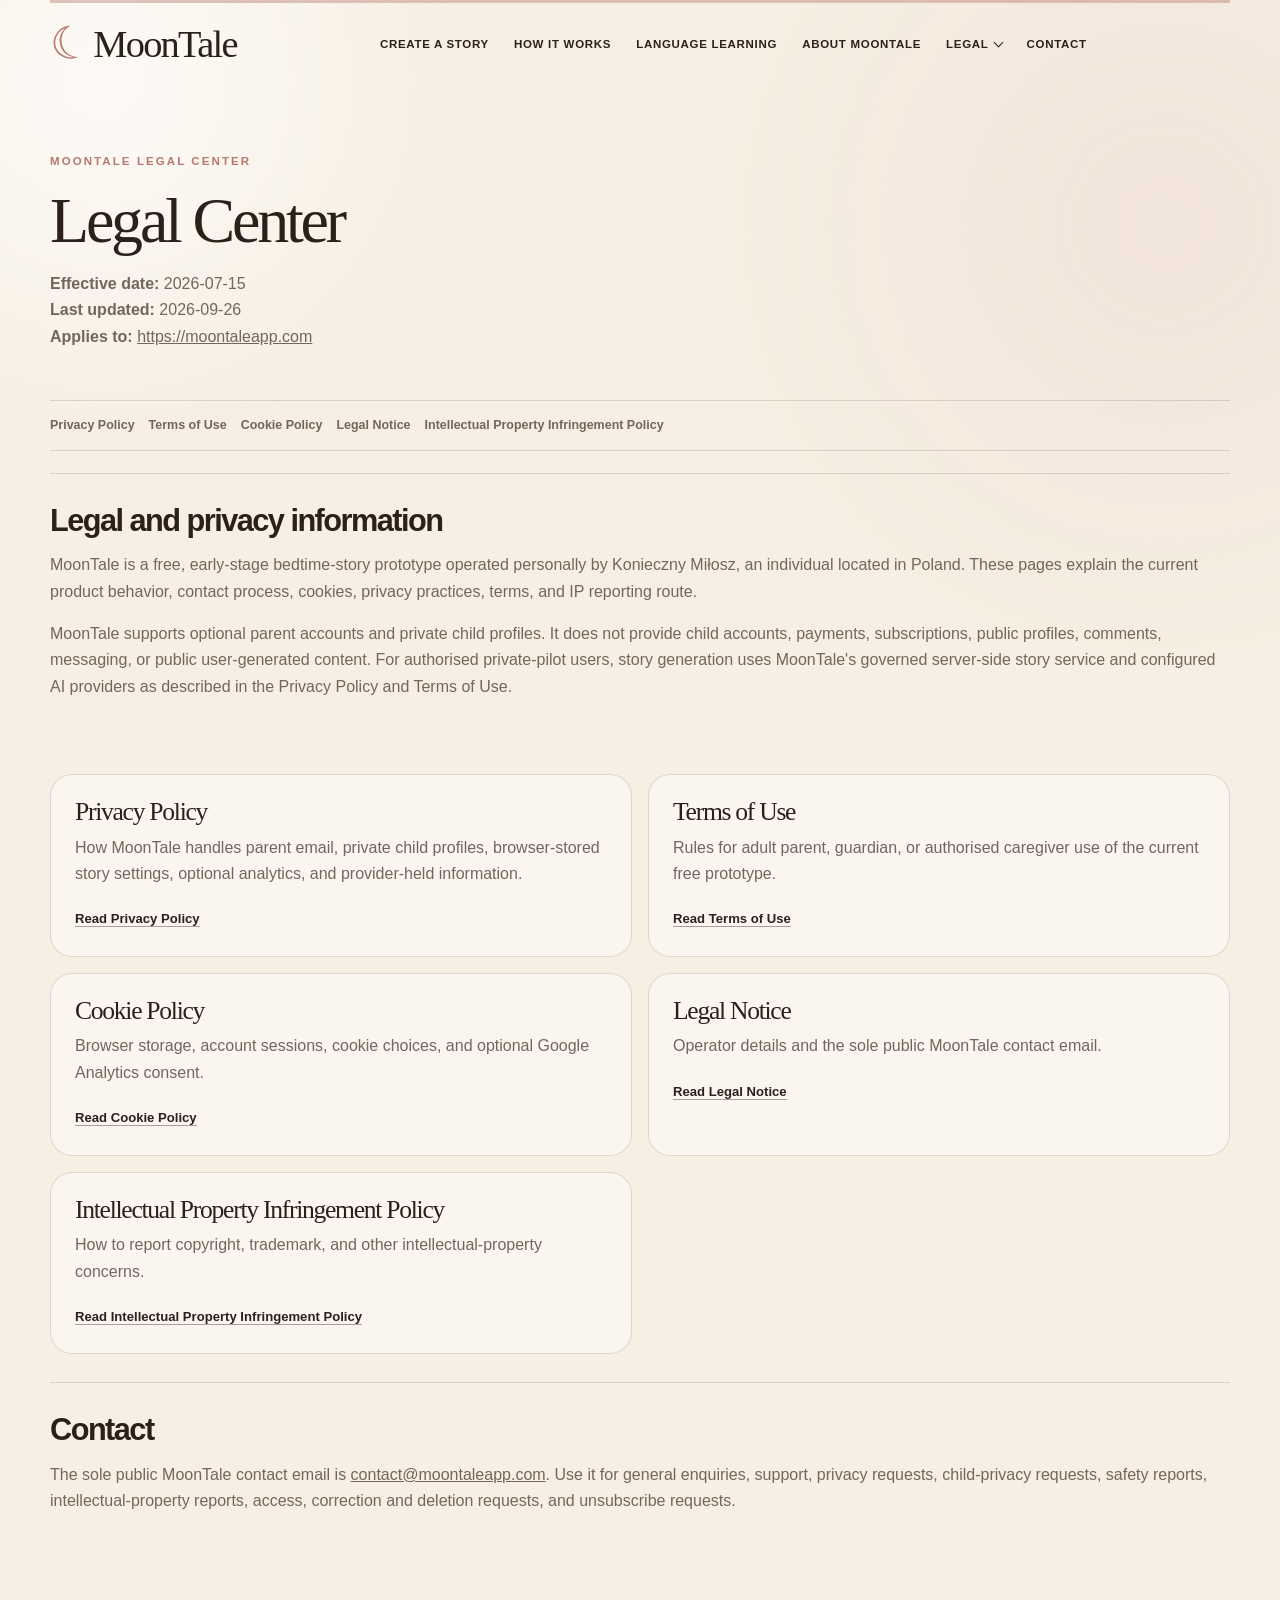
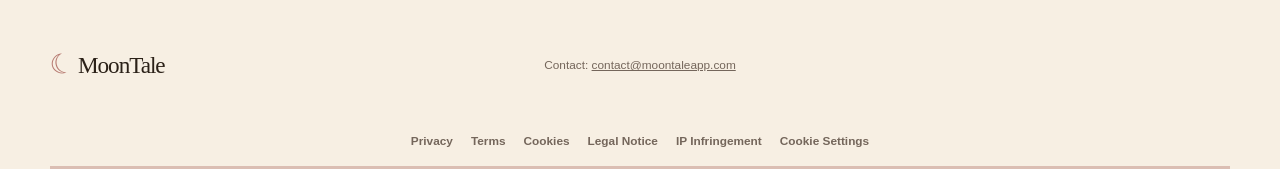
==== commit 213687ae: "docs: correct governed AI transparency" ====
--- a/legal/index.html
+++ b/legal/index.html
@@ -106,7 +106,7 @@
       <section class="legal-hero">
         <p class="eyebrow">MoonTale legal center</p>
         <h1 class="serif">Legal Center</h1>
-        <p class="legal-meta"><strong>Effective date:</strong> 2026-07-15<br /><strong>Last updated:</strong> 2026-07-26<br /><strong>Applies to:</strong> <a href="https://moontaleapp.com">https://moontaleapp.com</a></p>
+        <p class="legal-meta"><strong>Effective date:</strong> 2026-07-15<br /><strong>Last updated:</strong> 2026-09-26<br /><strong>Applies to:</strong> <a href="https://moontaleapp.com">https://moontaleapp.com</a></p>
       </section>
       <nav class="legal-doc-nav" aria-label="Legal documents">
       <a href="../legal/privacy/">Privacy Policy</a>
@@ -115,7 +115,7 @@
       <a href="../legal/legal-notice/">Legal Notice</a>
       <a href="../legal/ip-infringement/">Intellectual Property Infringement Policy</a>
     </nav>
-      <section class="legal-section"><h2>Legal and privacy information</h2><p>MoonTale is a free, early-stage bedtime-story prototype operated personally by Konieczny Miłosz, an individual located in Poland. These pages explain the current product behavior, contact process, cookies, privacy practices, terms, and IP reporting route.</p><p>MoonTale supports optional parent accounts and private child profiles. It does not provide child accounts, payments, subscriptions, public profiles, comments, messaging, public user-generated content, or an external AI API connection.</p></section><section class="legal-card-grid" aria-label="Legal documents"><article class="legal-card"><h2 class="serif">Privacy Policy</h2><p>How MoonTale handles parent email, private child profiles, browser-stored story settings, optional analytics, and provider-held information.</p><a class="text-link" href="../legal/privacy/">Read Privacy Policy</a></article><article class="legal-card"><h2 class="serif">Terms of Use</h2><p>Rules for adult parent, guardian, or authorised caregiver use of the current free prototype.</p><a class="text-link" href="../legal/terms/">Read Terms of Use</a></article><article class="legal-card"><h2 class="serif">Cookie Policy</h2><p>Browser storage, account sessions, cookie choices, and optional Google Analytics consent.</p><a class="text-link" href="../legal/cookies/">Read Cookie Policy</a></article><article class="legal-card"><h2 class="serif">Legal Notice</h2><p>Operator details and the sole public MoonTale contact email.</p><a class="text-link" href="../legal/legal-notice/">Read Legal Notice</a></article><article class="legal-card"><h2 class="serif">Intellectual Property Infringement Policy</h2><p>How to report copyright, trademark, and other intellectual-property concerns.</p><a class="text-link" href="../legal/ip-infringement/">Read Intellectual Property Infringement Policy</a></article></section><section class="legal-section"><h2>Contact</h2><p>The sole public MoonTale contact email is <a href="mailto:contact@moontaleapp.com">contact@moontaleapp.com</a>. Use it for general enquiries, support, privacy requests, child-privacy requests, safety reports, intellectual-property reports, access, correction and deletion requests, and unsubscribe requests.</p></section>
+      <section class="legal-section"><h2>Legal and privacy information</h2><p>MoonTale is a free, early-stage bedtime-story prototype operated personally by Konieczny Miłosz, an individual located in Poland. These pages explain the current product behavior, contact process, cookies, privacy practices, terms, and IP reporting route.</p><p>MoonTale supports optional parent accounts and private child profiles. It does not provide child accounts, payments, subscriptions, public profiles, comments, messaging, or public user-generated content. For authorised private-pilot users, story generation uses MoonTale's governed server-side story service and configured AI providers as described in the Privacy Policy and Terms of Use.</p></section><section class="legal-card-grid" aria-label="Legal documents"><article class="legal-card"><h2 class="serif">Privacy Policy</h2><p>How MoonTale handles parent email, private child profiles, browser-stored story settings, optional analytics, and provider-held information.</p><a class="text-link" href="../legal/privacy/">Read Privacy Policy</a></article><article class="legal-card"><h2 class="serif">Terms of Use</h2><p>Rules for adult parent, guardian, or authorised caregiver use of the current free prototype.</p><a class="text-link" href="../legal/terms/">Read Terms of Use</a></article><article class="legal-card"><h2 class="serif">Cookie Policy</h2><p>Browser storage, account sessions, cookie choices, and optional Google Analytics consent.</p><a class="text-link" href="../legal/cookies/">Read Cookie Policy</a></article><article class="legal-card"><h2 class="serif">Legal Notice</h2><p>Operator details and the sole public MoonTale contact email.</p><a class="text-link" href="../legal/legal-notice/">Read Legal Notice</a></article><article class="legal-card"><h2 class="serif">Intellectual Property Infringement Policy</h2><p>How to report copyright, trademark, and other intellectual-property concerns.</p><a class="text-link" href="../legal/ip-infringement/">Read Intellectual Property Infringement Policy</a></article></section><section class="legal-section"><h2>Contact</h2><p>The sole public MoonTale contact email is <a href="mailto:contact@moontaleapp.com">contact@moontaleapp.com</a>. Use it for general enquiries, support, privacy requests, child-privacy requests, safety reports, intellectual-property reports, access, correction and deletion requests, and unsubscribe requests.</p></section>
     </main>
     <footer class="site-footer shell legal-footer">
       <a class="brand serif" href="../index.html" aria-label="MoonTale home"><span class="brand-moon" aria-hidden="true">☾</span><span>MoonTale</span></a>
--- a/styles.css
+++ b/styles.css
@@ -2094,6 +2094,10 @@
   font-size: 0.82rem;
 }
 
+.consent-row[hidden] {
+  display: none;
+}
+
 .consent-row input {
   width: 18px;
   height: 18px;
@@ -2300,6 +2304,62 @@
   transform: rotate(-13deg);
 }
 
+.story-state {
+  min-height: 240px;
+  display: grid;
+  place-items: center;
+  align-content: center;
+  gap: 18px;
+  color: var(--muted);
+  text-align: center;
+}
+
+.story-state[hidden] {
+  display: none;
+}
+
+.story-state p {
+  max-width: 34rem;
+  margin: 0;
+}
+
+.story-state-spinner {
+  width: 38px;
+  height: 38px;
+  border: 3px solid var(--rose-soft);
+  border-top-color: var(--rose);
+  border-radius: 50%;
+  animation: story-state-spin 0.8s linear infinite;
+}
+
+.story-state[data-state="error"] .story-state-spinner {
+  display: none;
+}
+
+body[data-story-state="loading"] .story-layout,
+body[data-story-state="error"] .story-layout {
+  grid-template-columns: minmax(0, 820px);
+  justify-content: center;
+}
+
+body[data-story-state="loading"] .story-sidebar,
+body[data-story-state="error"] .story-sidebar {
+  display: none;
+}
+
+@keyframes story-state-spin {
+  to {
+    transform: rotate(360deg);
+  }
+}
+
+@media (prefers-reduced-motion: reduce) {
+  .story-state-spinner {
+    animation: none;
+    border-top-color: var(--rose-soft);
+  }
+}
+
 .story-content {
   max-width: 720px;
 }
@@ -2402,12 +2462,17 @@
 }
 
 .story-actions {
-  display: flex;
-  align-items: center;
-  justify-content: space-between;
-  gap: 30px;
+  display: grid;
+  gap: 44px;
   padding-block: 75px;
   border-top: 1px solid var(--line);
+}
+
+.story-actions-primary {
+  display: grid;
+  grid-template-columns: minmax(0, 1.45fr) minmax(280px, 0.75fr);
+  align-items: center;
+  gap: clamp(42px, 8vw, 110px);
 }
 
 .story-actions h2 {
@@ -2418,15 +2483,20 @@
 
 .story-action-links {
   display: grid;
-  justify-items: end;
-  gap: 12px;
+  justify-items: start;
+  gap: 16px;
+  transform: translateY(40px);
 }
 
 .story-action-links .microcopy {
-  max-width: 360px;
+  max-width: 390px;
   margin: 0;
   color: var(--muted);
-  text-align: right;
+}
+
+.story-action-links .button {
+  min-height: 56px;
+  padding-inline: 30px;
 }
 
 .browser-data-panel {
@@ -2442,6 +2512,86 @@
   color: var(--muted);
   font-size: 0.78rem;
   line-height: 1.55;
+}
+
+.story-management.browser-data-panel {
+  width: min(100%, 620px);
+  max-width: none;
+  border: 0;
+  border-top: 1px solid var(--line);
+  border-radius: 0;
+  background: transparent;
+  color: var(--muted);
+  padding: 18px 0 0;
+}
+
+.story-management summary {
+  display: inline-flex;
+  min-height: 44px;
+  align-items: center;
+  border-radius: 10px;
+  cursor: pointer;
+  font-size: 0.78rem;
+  font-weight: 800;
+  letter-spacing: 0.045em;
+  gap: 8px;
+  list-style: none;
+  padding: 6px 8px;
+}
+
+.story-management summary::-webkit-details-marker {
+  display: none;
+}
+
+.story-management summary::after {
+  content: "+";
+  color: var(--rose);
+  font-size: 1rem;
+  line-height: 1;
+}
+
+.story-management[open] > summary::after {
+  content: "−";
+}
+
+.story-management summary:hover {
+  color: var(--ink);
+}
+
+.story-management-content {
+  padding: 12px 8px 0;
+}
+
+.story-management-content > p:first-child {
+  margin: 0 0 14px;
+  color: var(--muted);
+  font-size: 0.78rem;
+  line-height: 1.55;
+}
+
+.story-delete-action {
+  min-height: 44px;
+  border: 0;
+  border-radius: 10px;
+  background: transparent;
+  color: #8d4c45;
+  cursor: pointer;
+  font: 800 0.78rem/1.3 var(--sans);
+  padding: 8px;
+  text-align: left;
+  text-decoration: underline;
+  text-decoration-thickness: 1px;
+  text-underline-offset: 3px;
+}
+
+.story-delete-action:hover {
+  background: rgba(141, 76, 69, 0.08);
+}
+
+.story-management summary:focus-visible,
+.story-delete-action:focus-visible {
+  outline: 3px solid rgba(111, 95, 154, 0.42);
+  outline-offset: 2px;
 }
 
 .status-message {
@@ -2755,6 +2905,15 @@
     text-align: left;
   }
 
+  .story-actions-primary {
+    grid-template-columns: minmax(0, 1.2fr) minmax(260px, 0.8fr);
+    gap: 36px;
+  }
+
+  .story-action-links {
+    transform: translateY(20px);
+  }
+
   .story-sidebar {
     position: static;
     grid-template-columns: repeat(2, minmax(0, 1fr));
@@ -2906,12 +3065,24 @@
   }
 
   .story-actions {
-    align-items: stretch;
-    flex-direction: column;
+    gap: 36px;
     padding-block: 60px;
   }
 
-  .story-actions .button {
+  .story-actions-primary {
+    grid-template-columns: 1fr;
+    gap: 26px;
+  }
+
+  .story-action-links .button {
+    width: 100%;
+  }
+
+  .story-action-links {
+    transform: none;
+  }
+
+  .story-management {
     width: 100%;
   }
 
